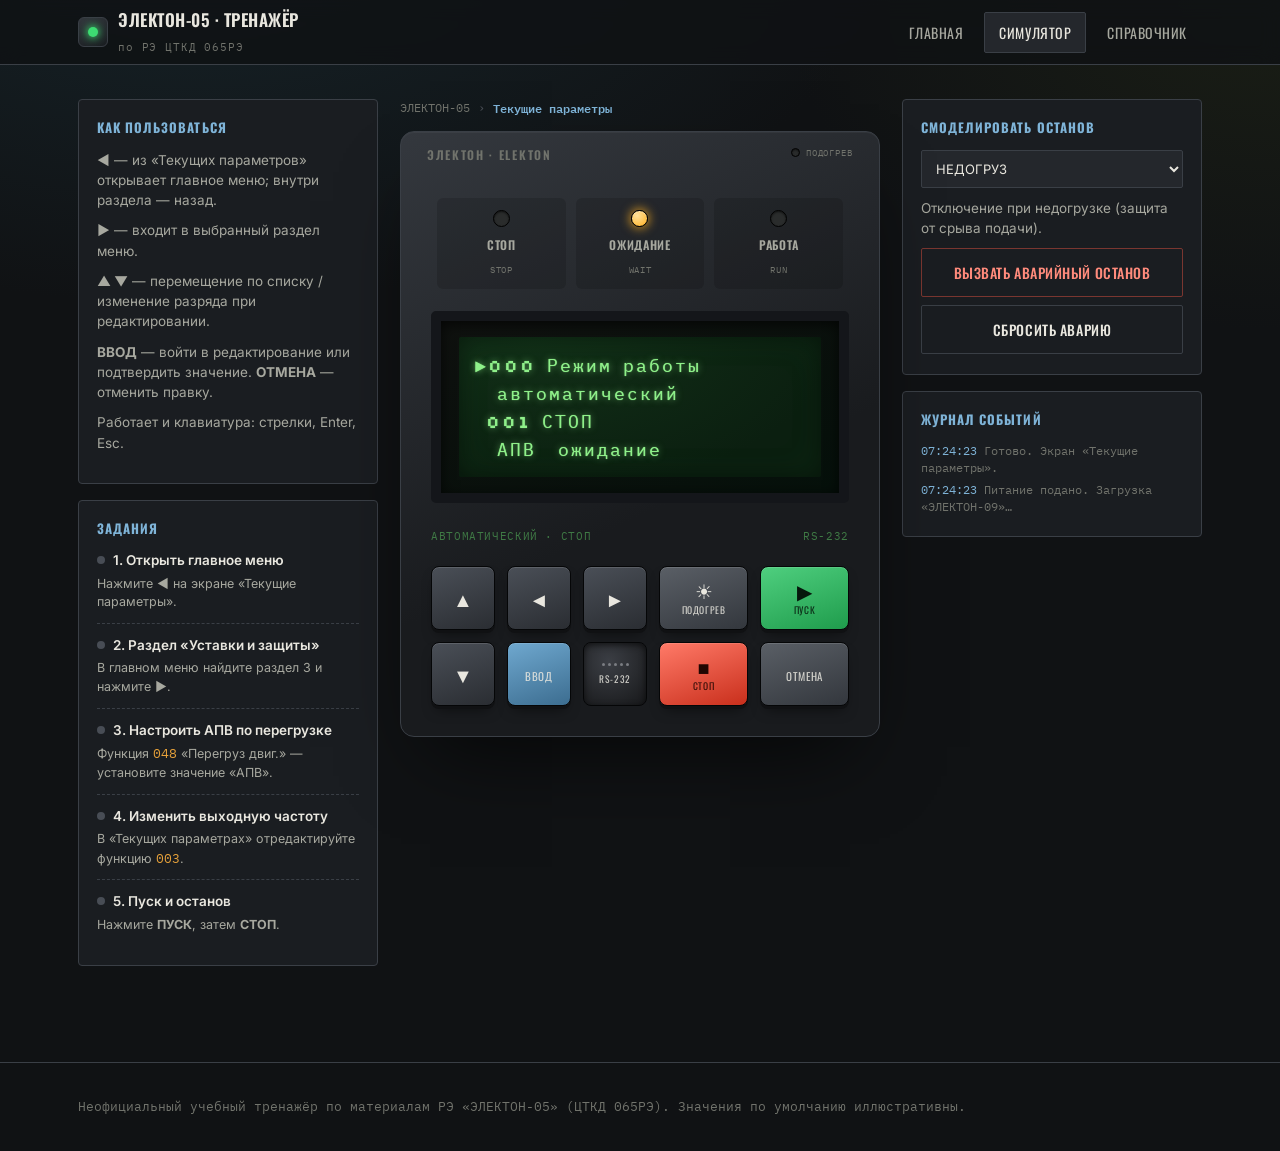
==== simulator.html @ 7dd55773 "Add files via upload" ====
<!doctype html>
<html lang="ru">
<head>
<meta charset="utf-8">
<meta name="viewport" content="width=device-width, initial-scale=1">
<title>Симулятор панели — Электон-05</title>
<link rel="stylesheet" href="styles.css">
<link rel="stylesheet" href="sim.css">
</head>
<body>

<nav class="topnav">
  <div class="container row">
    <a class="brand" href="index.html">
      <span class="brand-mark"></span>
      <span>
        <span class="brand-name">Электон-05 · Тренажёр</span><br>
        <span class="brand-tag">по РЭ ЦТКД 065РЭ</span>
      </span>
    </a>
    <div class="navlinks">
      <a href="index.html">Главная</a>
      <a href="simulator.html" class="active">Симулятор</a>
      <a href="reference.html">Справочник</a>
    </div>
  </div>
</nav>

<div class="container">
  <div class="trainer-wrap">

    <!-- LEFT: tasks -->
    <div>
      <div class="side-card">
        <h4>Как пользоваться</h4>
        <p><b>◄</b> — из «Текущих параметров» открывает главное меню; внутри раздела — назад.</p>
        <p><b>►</b> — входит в выбранный раздел меню.</p>
        <p><b>▲ ▼</b> — перемещение по списку / изменение разряда при редактировании.</p>
        <p><b>ВВОД</b> — войти в редактирование или подтвердить значение. <b>ОТМЕНА</b> — отменить правку.</p>
        <p>Работает и клавиатура: стрелки, Enter, Esc.</p>
      </div>

      <div class="side-card">
        <h4>Задания</h4>
        <div class="task" id="task-t1">
          <div class="task-title"><span class="task-dot" id="dot-t1"></span>1. Открыть главное меню</div>
          <div class="task-desc">Нажмите <b>◄</b> на экране «Текущие параметры».</div>
        </div>
        <div class="task" id="task-t2">
          <div class="task-title"><span class="task-dot"></span>2. Раздел «Уставки и защиты»</div>
          <div class="task-desc">В главном меню найдите раздел 3 и нажмите <b>►</b>.</div>
        </div>
        <div class="task" id="task-t3">
          <div class="task-title"><span class="task-dot"></span>3. Настроить АПВ по перегрузке</div>
          <div class="task-desc">Функция <span class="help-code">048</span> «Перегруз двиг.» — установите значение «АПВ».</div>
        </div>
        <div class="task" id="task-t4">
          <div class="task-title"><span class="task-dot"></span>4. Изменить выходную частоту</div>
          <div class="task-desc">В «Текущих параметрах» отредактируйте функцию <span class="help-code">003</span>.</div>
        </div>
        <div class="task" id="task-t5">
          <div class="task-title"><span class="task-dot"></span>5. Пуск и останов</div>
          <div class="task-desc">Нажмите <b>ПУСК</b>, затем <b>СТОП</b>.</div>
        </div>
      </div>
    </div>

    <!-- CENTER: panel -->
    <div>
      <div class="crumb" id="crumb"></div>

      <div class="unit">
        <div class="heat-indicator"><div class="led" id="heat-led"></div>ПОДОГРЕВ</div>
        <div class="unit-inner">
          <div class="led-strip">
            <div class="led-cell"><div class="led" id="led-stop"></div><div class="cap">СТОП</div><div class="sub">STOP</div></div>
            <div class="led-cell"><div class="led" id="led-wait"></div><div class="cap">Ожидание</div><div class="sub">WAIT</div></div>
            <div class="led-cell"><div class="led" id="led-run"></div><div class="cap">Работа</div><div class="sub">RUN</div></div>
          </div>

          <div class="lcd-frame">
            <div class="lcd-screen" id="lcd-screen"></div>
          </div>
          <div class="status-strip"><span id="status-strip"></span><span>RS-232</span></div>

          <div class="keypad" style="margin-top:22px;">
            <div class="key" id="k-up"><span class="arrow">▲</span></div>
            <div class="key" id="k-left"><span class="arrow">◄</span></div>
            <div class="key" id="k-right"><span class="arrow">►</span></div>
            <div class="key key-heat" id="k-heat"><span class="arrow">☀</span><span class="lbl">Подогрев</span></div>
            <div class="key key-start" id="k-start"><span class="arrow">▶</span><span class="lbl">Пуск</span></div>

            <div class="key" id="k-down"><span class="arrow">▼</span></div>
            <div class="key key-enter" id="k-enter"><span class="lbl" style="font-size:11px;">ВВОД</span></div>
            <div class="key key-port"><div class="dots"><i></i><i></i><i></i><i></i><i></i></div><div class="lbl">RS-232</div></div>
            <div class="key key-stop" id="k-stop"><span class="arrow">■</span><span class="lbl">Стоп</span></div>
            <div class="key key-esc" id="k-esc"><span class="lbl" style="font-size:11px;">ОТМЕНА</span></div>
          </div>
        </div>
      </div>
    </div>

    <!-- RIGHT: faults + log -->
    <div>
      <div class="side-card">
        <h4>Смоделировать останов</h4>
        <select id="fault-select" class="fault-select"></select>
        <p id="fault-desc" style="min-height:36px;"></p>
        <button class="btn btn-danger btn-block" id="btn-fault">Вызвать аварийный останов</button>
        <button class="btn btn-ghost btn-block" id="btn-clear-fault" style="margin-top:8px;">Сбросить аварию</button>
      </div>

      <div class="side-card">
        <h4>Журнал событий</h4>
        <div class="log" id="log"></div>
      </div>
    </div>

  </div>
</div>

<div class="toast" id="toast"></div>

<footer>
  <div class="container">
    Неофициальный учебный тренажёр по материалам РЭ «ЭЛЕКТОН-05» (ЦТКД 065РЭ). Значения по умолчанию иллюстративны.
  </div>
</footer>

<script src="data.js"></script>
<script src="simulator.js"></script>
</body>
</html>
---- styles.css ----
@import url('https://fonts.googleapis.com/css2?family=Oswald:wght@400;500;600;700&family=Inter:wght@400;500;600&family=Silkscreen:wght@400;700&family=IBM+Plex+Mono:wght@400;500;600&display=swap');

:root{
  --steel-900:#101214;
  --steel-800:#1a1d21;
  --steel-700:#24272c;
  --steel-600:#33373d;
  --steel-500:#484d55;
  --steel-line:#3a3f46;
  --ink:#e9e7df;
  --ink-dim:#a7a89f;
  --ink-faint:#71736c;
  --accent:#5b90b3;
  --accent-bright:#7fb4d8;
  --amber:#e8a23a;
  --led-red:#ff4433;
  --led-amber:#ffb020;
  --led-green:#3ddc72;
  --lcd-bg:#0b1f10;
  --lcd-fg:#8ff08a;
  --lcd-fg-dim:#3f7a45;
  --paper:#efece3;
  --radius:3px;
}

*{box-sizing:border-box;}
html{scroll-behavior:smooth;}
body{
  margin:0;
  background:
    radial-gradient(1200px 700px at 15% -10%, #17252b 0%, transparent 60%),
    radial-gradient(900px 600px at 100% 0%, #1a1e15 0%, transparent 55%),
    var(--steel-900);
  color:var(--ink);
  font-family:'Inter', system-ui, sans-serif;
  line-height:1.5;
  -webkit-font-smoothing:antialiased;
}

::selection{background:var(--accent);color:#0a0c0d;}

a{color:inherit;}
button{font-family:inherit;}

.container{
  max-width:1180px;
  margin:0 auto;
  padding:0 28px;
}

/* ---------- top nav ---------- */
.topnav{
  position:sticky; top:0; z-index:50;
  background:rgba(16,18,20,.86);
  backdrop-filter:blur(10px);
  border-bottom:1px solid var(--steel-line);
}
.topnav .row{
  display:flex; align-items:center; justify-content:space-between;
  height:64px;
}
.brand{
  display:flex; align-items:center; gap:10px;
  text-decoration:none;
}
.brand-mark{
  width:30px;height:30px;border-radius:6px;
  background:linear-gradient(155deg,var(--steel-600),var(--steel-800));
  border:1px solid var(--steel-line);
  display:flex;align-items:center;justify-content:center;
  position:relative;
}
.brand-mark::after{
  content:"";
  width:10px;height:10px;border-radius:50%;
  background:var(--led-green);
  box-shadow:0 0 8px 1px var(--led-green);
}
.brand-name{
  font-family:'Oswald',sans-serif; font-weight:600;
  letter-spacing:.03em; font-size:17px; text-transform:uppercase;
}
.brand-tag{
  font-family:'IBM Plex Mono',monospace;
  font-size:10.5px; color:var(--ink-faint);
  letter-spacing:.08em;
}
.navlinks{display:flex; gap:6px; align-items:center;}
.navlinks a{
  font-family:'Oswald',sans-serif;
  font-size:14px; letter-spacing:.04em; text-transform:uppercase;
  text-decoration:none; color:var(--ink-dim);
  padding:9px 14px; border-radius:2px;
  border:1px solid transparent;
  transition:color .15s, border-color .15s, background .15s;
}
.navlinks a:hover{color:var(--ink); border-color:var(--steel-line);}
.navlinks a.active{color:var(--ink); background:var(--steel-700); border-color:var(--steel-line);}

/* ---------- buttons ---------- */
.btn{
  display:inline-flex; align-items:center; gap:8px;
  font-family:'Oswald',sans-serif; text-transform:uppercase; letter-spacing:.04em;
  font-size:14px; font-weight:500;
  padding:13px 22px; border-radius:2px;
  text-decoration:none; cursor:pointer;
  border:1px solid var(--steel-line);
  transition:transform .12s, border-color .15s, background .15s;
}
.btn:active{transform:translateY(1px);}
.btn-primary{ background:var(--accent); color:#08121a; border-color:var(--accent); font-weight:600; }
.btn-primary:hover{ background:var(--accent-bright); }
.btn-ghost{ background:transparent; color:var(--ink); }
.btn-ghost:hover{ border-color:var(--accent); color:var(--accent-bright); }

/* ---------- hero ---------- */
.hero{
  padding:76px 0 60px;
  border-bottom:1px solid var(--steel-line);
}
.hero-grid{
  display:grid; grid-template-columns:1.05fr .95fr; gap:56px; align-items:center;
}
.eyebrow{
  font-family:'IBM Plex Mono',monospace; font-size:12px; letter-spacing:.12em;
  color:var(--amber); text-transform:uppercase; margin:0 0 18px;
}
.hero h1{
  font-family:'Oswald',sans-serif; font-weight:600;
  font-size:52px; line-height:1.06; letter-spacing:-.01em;
  margin:0 0 20px;
}
.hero h1 em{
  font-style:normal; color:var(--accent-bright);
}
.hero p.lead{
  font-size:17px; color:var(--ink-dim); max-width:52ch; margin:0 0 32px;
}
.hero-ctas{display:flex; gap:14px; margin-bottom:34px;}
.hero-meta{
  display:flex; gap:28px; font-family:'IBM Plex Mono',monospace; font-size:12px; color:var(--ink-faint);
}
.hero-meta b{color:var(--ink-dim); font-weight:600;}

/* ---------- mini panel preview (hero signature) ---------- */
.panel-shell{
  background:linear-gradient(160deg,#2b2e33,#191b1e);
  border:1px solid var(--steel-line);
  border-radius:10px;
  padding:22px;
  box-shadow:0 30px 60px -20px rgba(0,0,0,.6), inset 0 1px 0 rgba(255,255,255,.03);
}
.panel-topline{
  display:flex; justify-content:space-between; align-items:center;
  font-family:'Oswald',sans-serif; font-size:11px; letter-spacing:.1em; color:var(--ink-faint);
  text-transform:uppercase; margin-bottom:14px; padding:0 2px;
}
.led-row{display:flex; gap:22px; padding:6px 6px 16px;}
.led-unit{display:flex; flex-direction:column; align-items:center; gap:7px; flex:1;}
.led{
  width:15px;height:15px;border-radius:50%;
  background:#2a2c2c; border:1px solid #000;
  box-shadow:inset 0 1px 2px rgba(0,0,0,.6);
}
.led.on-red{background:radial-gradient(circle at 35% 30%, #ff8a7a, var(--led-red)); box-shadow:0 0 10px 2px rgba(255,68,51,.65), inset 0 1px 1px rgba(255,255,255,.4);}
.led.on-amber{background:radial-gradient(circle at 35% 30%, #ffe19b, var(--led-amber)); box-shadow:0 0 10px 2px rgba(255,176,32,.65), inset 0 1px 1px rgba(255,255,255,.4);}
.led.on-green{background:radial-gradient(circle at 35% 30%, #a4ffc3, var(--led-green)); box-shadow:0 0 10px 2px rgba(61,220,114,.65), inset 0 1px 1px rgba(255,255,255,.4);}
.led-label{font-family:'Oswald',sans-serif; font-size:10px; letter-spacing:.06em; color:var(--ink-faint); text-transform:uppercase;}
.led-label small{display:block; font-size:8.5px; color:var(--ink-faint); opacity:.7;}

.lcd{
  background:var(--lcd-bg);
  border:1px solid #05130a;
  border-radius:3px;
  padding:14px 16px;
  box-shadow:inset 0 2px 10px rgba(0,0,0,.6), inset 0 0 26px rgba(90,255,120,.05);
}
.lcd-row{
  font-family:'Silkscreen', 'IBM Plex Mono', monospace;
  font-size:15px; letter-spacing:1px;
  color:var(--lcd-fg);
  text-shadow:0 0 6px rgba(143,240,138,.55);
  white-space:pre;
  min-height:20px;
  line-height:1.65;
}
.lcd-row .dim{color:var(--lcd-fg-dim);}

/* ---------- sections ---------- */
.section{padding:74px 0;}
.section + .section{border-top:1px solid var(--steel-line);}
.section-head{max-width:60ch; margin-bottom:40px;}
.section-eyebrow{
  font-family:'IBM Plex Mono',monospace; font-size:12px; letter-spacing:.1em;
  color:var(--accent-bright); text-transform:uppercase; margin:0 0 10px;
}
.section h2{
  font-family:'Oswald',sans-serif; font-size:32px; font-weight:600; margin:0 0 12px;
}
.section p.desc{color:var(--ink-dim); font-size:15.5px;}

.grid-3{display:grid; grid-template-columns:repeat(3,1fr); gap:18px;}
.grid-2{display:grid; grid-template-columns:repeat(2,1fr); gap:18px;}

.card{
  background:var(--steel-800);
  border:1px solid var(--steel-line);
  border-radius:4px;
  padding:24px;
}
.card .num{
  font-family:'IBM Plex Mono',monospace; font-size:12px; color:var(--ink-faint);
  margin-bottom:12px;
}
.card h3{
  font-family:'Oswald',sans-serif; font-size:18px; font-weight:600; margin:0 0 8px;
}
.card p{color:var(--ink-dim); font-size:14px; margin:0;}

/* menu-structure list */
.menu-list{border:1px solid var(--steel-line); border-radius:4px; overflow:hidden;}
.menu-row{
  display:grid; grid-template-columns:44px 1.4fr 90px 2fr;
  gap:16px; align-items:start;
  padding:16px 20px;
  border-bottom:1px solid var(--steel-line);
  background:var(--steel-800);
}
.menu-row:last-child{border-bottom:none;}
.menu-row:nth-child(even){background:#1e2125;}
.menu-idx{font-family:'Oswald',sans-serif; color:var(--accent-bright); font-weight:600;}
.menu-name{font-weight:600;}
.menu-range{font-family:'IBM Plex Mono',monospace; font-size:12px; color:var(--ink-faint);}
.menu-desc{color:var(--ink-dim); font-size:13.5px;}

footer{
  border-top:1px solid var(--steel-line);
  padding:34px 0; color:var(--ink-faint); font-size:13px;
  font-family:'IBM Plex Mono',monospace;
}
footer a{color:var(--ink-dim); text-decoration:underline; text-underline-offset:3px;}

@media (max-width: 920px){
  .hero-grid{grid-template-columns:1fr;}
  .hero h1{font-size:38px;}
  .grid-3{grid-template-columns:1fr;}
  .grid-2{grid-template-columns:1fr;}
  .menu-row{grid-template-columns:1fr; gap:6px;}
}
---- sim.css ----
.trainer-wrap{
  display:grid;
  grid-template-columns:300px 1fr 300px;
  gap:22px;
  align-items:start;
  padding:34px 0 80px;
}
@media (max-width:1080px){
  .trainer-wrap{grid-template-columns:1fr; }
}

/* ---- side columns ---- */
.side-card{
  background:var(--steel-800);
  border:1px solid var(--steel-line);
  border-radius:4px;
  padding:18px 18px 20px;
  margin-bottom:16px;
}
.side-card h4{
  font-family:'Oswald',sans-serif; font-size:13px; letter-spacing:.08em;
  text-transform:uppercase; color:var(--accent-bright); margin:0 0 12px;
}
.side-card p{font-size:13.5px; color:var(--ink-dim); margin:0 0 10px;}
.help-code{font-family:'IBM Plex Mono',monospace; color:var(--amber); font-size:12.5px;}

.task{
  border-top:1px dashed var(--steel-line);
  padding:11px 0;
  font-size:13.5px;
}
.task:first-of-type{border-top:none; padding-top:0;}
.task-title{display:flex; align-items:center; gap:8px; font-weight:600; margin-bottom:4px;}
.task-dot{
  width:8px;height:8px;border-radius:50%;background:var(--steel-500); flex:none;
}
.task.done .task-dot{background:var(--led-green); box-shadow:0 0 6px 1px rgba(61,220,114,.6);}
.task.done .task-title{color:var(--led-green);}
.task-desc{color:var(--ink-dim); font-size:12.5px; line-height:1.5;}

.log{
  font-family:'IBM Plex Mono',monospace; font-size:11.5px; color:var(--ink-faint);
  max-height:220px; overflow-y:auto; display:flex; flex-direction:column-reverse; gap:5px;
}
.log div span{color:var(--accent-bright);}

select.fault-select, .side-card select{
  width:100%; background:var(--steel-700); color:var(--ink);
  border:1px solid var(--steel-line); border-radius:2px; padding:9px 10px;
  font-family:'Inter',sans-serif; font-size:13px; margin-bottom:10px;
}
.btn-block{width:100%; justify-content:center;}
.btn-danger{background:transparent; border-color:#7a3630; color:#ff8b7c;}
.btn-danger:hover{background:rgba(255,68,51,.1); border-color:var(--led-red);}

/* ---- breadcrumb ---- */
.crumb{
  font-family:'IBM Plex Mono',monospace; font-size:12px; color:var(--ink-faint);
  margin-bottom:14px; display:flex; gap:8px; align-items:center; flex-wrap:wrap;
}
.crumb b{color:var(--accent-bright); font-weight:600;}
.crumb .sep{color:var(--steel-500);}

/* ---- physical unit ---- */
.unit{
  background:
    linear-gradient(155deg,#34383e,#191b1e 60%);
  border:1px solid var(--steel-line);
  border-radius:14px;
  padding:26px 26px 30px;
  box-shadow:0 40px 80px -30px rgba(0,0,0,.7), inset 0 1px 0 rgba(255,255,255,.04);
  position:relative;
}
.unit::before{
  content:"ЭЛЕКТОН · ELEKTON";
  position:absolute; top:14px; left:26px;
  font-family:'Oswald',sans-serif; font-weight:600; font-size:12px; letter-spacing:.14em;
  color:var(--ink-faint);
}
.unit-inner{margin-top:34px;}

.led-strip{
  display:grid; grid-template-columns:repeat(3,1fr);
  gap:10px; padding:6px 10px 22px;
}
.led-cell{
  display:flex; flex-direction:column; align-items:center; gap:9px;
  padding:12px 6px; border-radius:6px;
  background:rgba(0,0,0,.15);
}
.led-cell .led{width:17px;height:17px;}
.led-cell .cap{font-family:'Oswald',sans-serif; font-size:12px; font-weight:600; letter-spacing:.06em; color:var(--ink-dim); text-transform:uppercase;}
.led-cell .sub{font-family:'IBM Plex Mono',monospace; font-size:9px; color:var(--ink-faint); letter-spacing:.08em;}

.lcd-frame{
  background:linear-gradient(160deg,#0f110f,#05100a);
  border:10px solid #14161a;
  border-radius:5px;
  padding:16px 18px;
  box-shadow:inset 0 3px 14px rgba(0,0,0,.7);
  margin:0 4px 26px;
}
.lcd-screen{
  background:radial-gradient(120% 160% at 20% 0%, #123018, var(--lcd-bg) 70%);
  border-radius:2px;
  padding:14px 16px;
  box-shadow:inset 0 0 24px rgba(0,0,0,.5), inset 0 0 40px rgba(80,255,110,.05);
}
.lcd-screen .lrow{
  font-family:'Silkscreen','IBM Plex Mono',monospace;
  font-size:18px;
  letter-spacing:2px;
  color:var(--lcd-fg);
  text-shadow:0 0 7px rgba(143,240,138,.6), 0 0 1px rgba(143,240,138,.9);
  white-space:pre;
  height:28px;
  line-height:28px;
}
.lcd-screen .lrow .cursor{color:var(--amber); text-shadow:0 0 8px rgba(232,162,58,.8);}
.lcd-screen .lrow .blink{animation:lcdblink 1s steps(1) infinite;}
@keyframes lcdblink{50%{opacity:.15;}}

.status-strip{
  display:flex; justify-content:space-between; align-items:center;
  font-family:'IBM Plex Mono',monospace; font-size:10.5px; color:var(--lcd-fg-dim);
  padding:0 4px; margin-top:8px; letter-spacing:.06em;
}

/* ---- keypad ---- */
.keypad{
  display:grid;
  grid-template-columns:64px 64px 64px 1fr 1fr;
  grid-template-rows:64px 64px;
  gap:12px;
  padding:0 4px;
}
.key{
  border-radius:8px;
  border:1px solid #050607;
  background:linear-gradient(160deg,#4a4f57,#2a2d32);
  color:var(--ink);
  display:flex; flex-direction:column; align-items:center; justify-content:center;
  cursor:pointer; user-select:none;
  box-shadow:0 3px 0 #101113, 0 8px 14px -6px rgba(0,0,0,.6), inset 0 1px 0 rgba(255,255,255,.12);
  transition:transform .06s, box-shadow .06s;
  font-family:'Oswald',sans-serif;
}
.key:active, .key.pressed{
  transform:translateY(3px);
  box-shadow:0 0 0 #101113, inset 0 2px 6px rgba(0,0,0,.5);
}
.key .arrow{font-size:20px; line-height:1;}
.key .lbl{font-size:9.5px; letter-spacing:.06em; margin-top:3px; text-transform:uppercase; opacity:.85;}
.key.wide{grid-column:span 1;}
.key-start{background:linear-gradient(160deg,#4fcf7f,#1f9c4c); color:#06170c;}
.key-stop{background:linear-gradient(160deg,#ff7a68,#c92f1c); color:#210602;}
.key-enter{background:linear-gradient(160deg,#6fa8cf,#3c6d90);}
.key-heat{background:linear-gradient(160deg,#5a5f66,#33373d);}
.key-esc{background:linear-gradient(160deg,#5a5f66,#33373d);}
.key-port{
  background:radial-gradient(circle at 40% 30%, #3b3e44, #17181a);
  cursor:default; box-shadow:inset 0 2px 6px rgba(0,0,0,.6);
}
.key-port .dots{
  display:grid; grid-template-columns:repeat(5,3px); gap:3px;
}
.key-port .dots i{width:3px;height:3px;border-radius:50%;background:#7a7d82;}
.key-port .lbl{margin-top:6px;}

.heat-indicator{
  position:absolute; right:26px; top:14px;
  display:flex; align-items:center; gap:6px;
  font-family:'IBM Plex Mono',monospace; font-size:9px; letter-spacing:.1em; color:var(--ink-faint);
}
.heat-indicator .led{width:9px;height:9px;}

/* toast */
.toast{
  position:fixed; left:50%; bottom:28px; transform:translateX(-50%) translateY(20px);
  background:var(--steel-700); border:1px solid var(--accent); color:var(--ink);
  padding:11px 18px; border-radius:4px; font-size:13px;
  font-family:'IBM Plex Mono',monospace;
  opacity:0; pointer-events:none; transition:opacity .2s, transform .2s;
  z-index:100; max-width:80vw; text-align:center;
}
.toast.show{opacity:1; transform:translateX(-50%) translateY(0);}
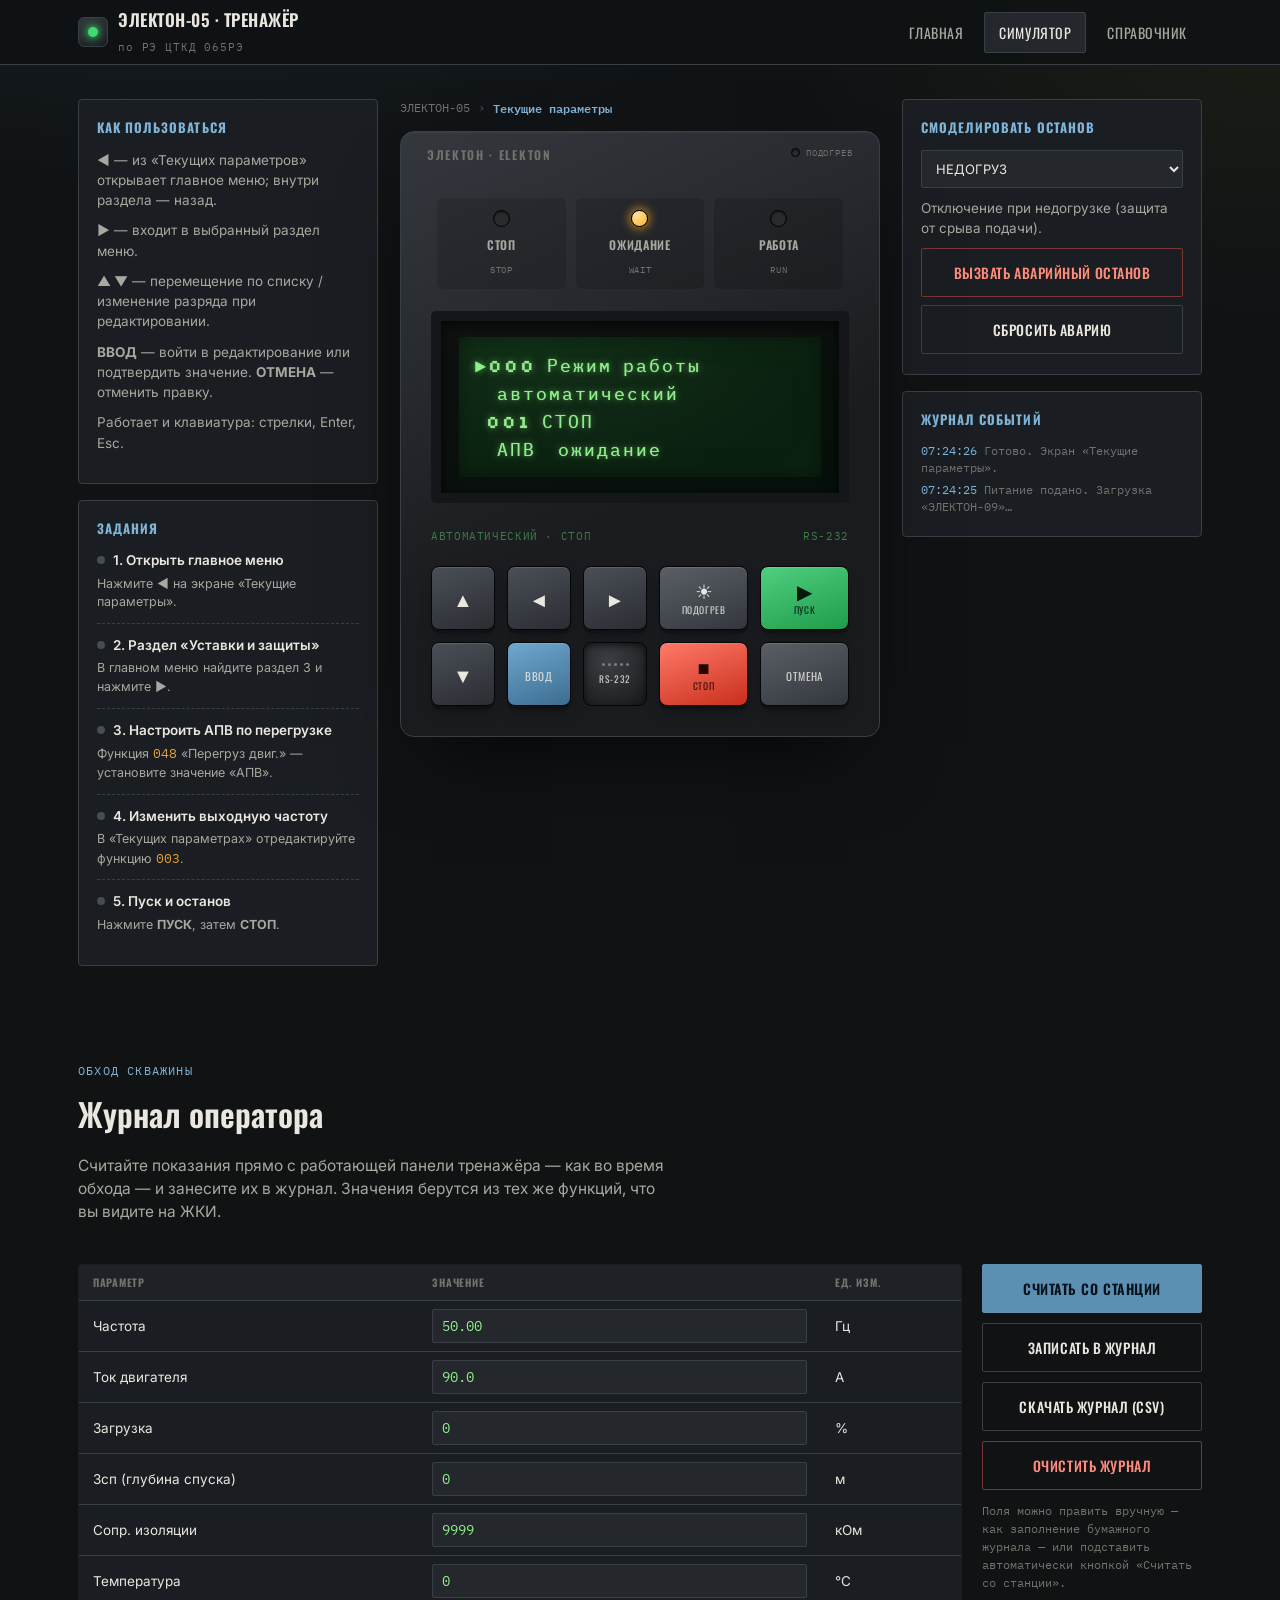
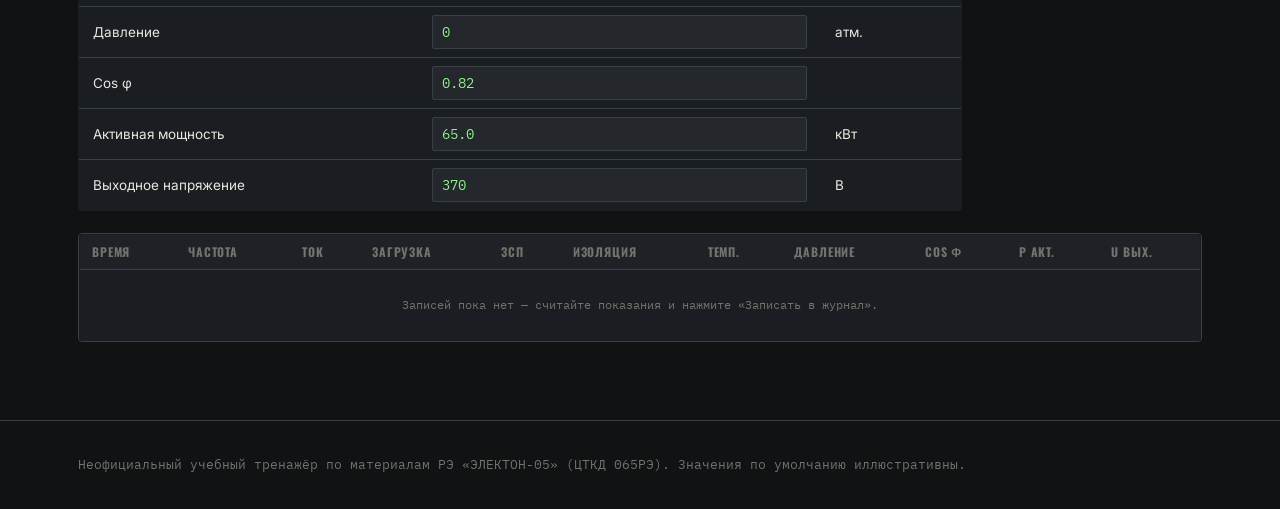
==== commit ae78c990: "Add files via upload" ====
--- a/simulator.html
+++ b/simulator.html
@@ -119,6 +119,46 @@
   </div>
 </div>
 
+<section class="section journal-section">
+  <div class="container">
+    <div class="section-head">
+      <p class="section-eyebrow">Обход скважины</p>
+      <h2>Журнал оператора</h2>
+      <p class="desc">Считайте показания прямо с работающей панели тренажёра — как во время обхода —
+      и занесите их в журнал. Значения берутся из тех же функций, что вы видите на ЖКИ.</p>
+    </div>
+
+    <div class="journal-grid">
+      <table class="journal-table">
+        <thead><tr><th>Параметр</th><th>Значение</th><th>Ед. изм.</th></tr></thead>
+        <tbody id="journal-fields-body"></tbody>
+      </table>
+
+      <div class="journal-actions">
+        <button class="btn btn-primary btn-block" id="btn-journal-read">Считать со станции</button>
+        <button class="btn btn-ghost btn-block" id="btn-journal-add">Записать в журнал</button>
+        <button class="btn btn-ghost btn-block" id="btn-journal-csv">Скачать журнал (CSV)</button>
+        <button class="btn btn-danger btn-block" id="btn-journal-clear">Очистить журнал</button>
+        <p class="journal-hint">Поля можно править вручную — как заполнение бумажного журнала —
+        или подставить автоматически кнопкой «Считать со станции».</p>
+      </div>
+    </div>
+
+    <div class="journal-history-wrap">
+      <table class="journal-table">
+        <thead>
+          <tr>
+            <th>Время</th>
+            <th>Частота</th><th>Ток</th><th>Загрузка</th><th>Зсп</th><th>Изоляция</th>
+            <th>Темп.</th><th>Давление</th><th>Cos φ</th><th>Р акт.</th><th>U вых.</th>
+          </tr>
+        </thead>
+        <tbody id="journal-history-body"></tbody>
+      </table>
+    </div>
+  </div>
+</section>
+
 <div class="toast" id="toast"></div>
 
 <footer>
@@ -129,5 +169,6 @@
 
 <script src="data.js"></script>
 <script src="simulator.js"></script>
+<script src="journal.js"></script>
 </body>
 </html>
--- a/sim.css
+++ b/sim.css
@@ -174,6 +174,45 @@
 }
 .heat-indicator .led{width:9px;height:9px;}
 
+/* ---- журнал оператора ---- */
+.journal-section{padding:0 0 78px;}
+.journal-grid{
+  display:grid; grid-template-columns:1fr 220px; gap:20px; align-items:start;
+}
+@media (max-width:820px){ .journal-grid{grid-template-columns:1fr;} }
+
+.journal-table{
+  width:100%; border-collapse:collapse;
+  background:var(--steel-800); border:1px solid var(--steel-line); border-radius:4px; overflow:hidden;
+}
+.journal-table th{
+  text-align:left; font-family:'Oswald',sans-serif; text-transform:uppercase;
+  font-size:10.5px; letter-spacing:.07em; color:var(--ink-faint);
+  padding:10px 14px; border-bottom:1px solid var(--steel-line); background:#1e2125;
+}
+.journal-table td{padding:8px 14px; border-bottom:1px solid var(--steel-line); font-size:13.5px;}
+.journal-table tbody tr:last-child td{border-bottom:none;}
+.journal-table input[type=text]{
+  width:100%; background:var(--steel-700); border:1px solid var(--steel-line); color:var(--lcd-fg);
+  font-family:'IBM Plex Mono',monospace; font-size:13.5px; padding:7px 9px; border-radius:2px;
+}
+.journal-table input[type=text]:focus{outline:none; border-color:var(--accent);}
+.journal-table input[type=text]::placeholder{color:var(--ink-faint);}
+
+.journal-actions{display:flex; flex-direction:column; gap:10px;}
+.journal-actions .btn{transition:transform .1s, border-color .15s, background .15s;}
+.journal-hint{font-size:12px; color:var(--ink-faint); font-family:'IBM Plex Mono',monospace; line-height:1.5; margin-top:2px;}
+
+.journal-history-wrap{
+  margin-top:22px; overflow-x:auto; border:1px solid var(--steel-line); border-radius:4px;
+}
+.journal-history-wrap table{min-width:1040px;}
+.journal-history-wrap th, .journal-history-wrap td{white-space:nowrap; font-size:12px; padding:8px 12px;}
+.journal-empty-row td{
+  color:var(--ink-faint); font-family:'IBM Plex Mono',monospace; text-align:center; padding:26px !important;
+  white-space:normal !important;
+}
+
 /* toast */
 .toast{
   position:fixed; left:50%; bottom:28px; transform:translateX(-50%) translateY(20px);
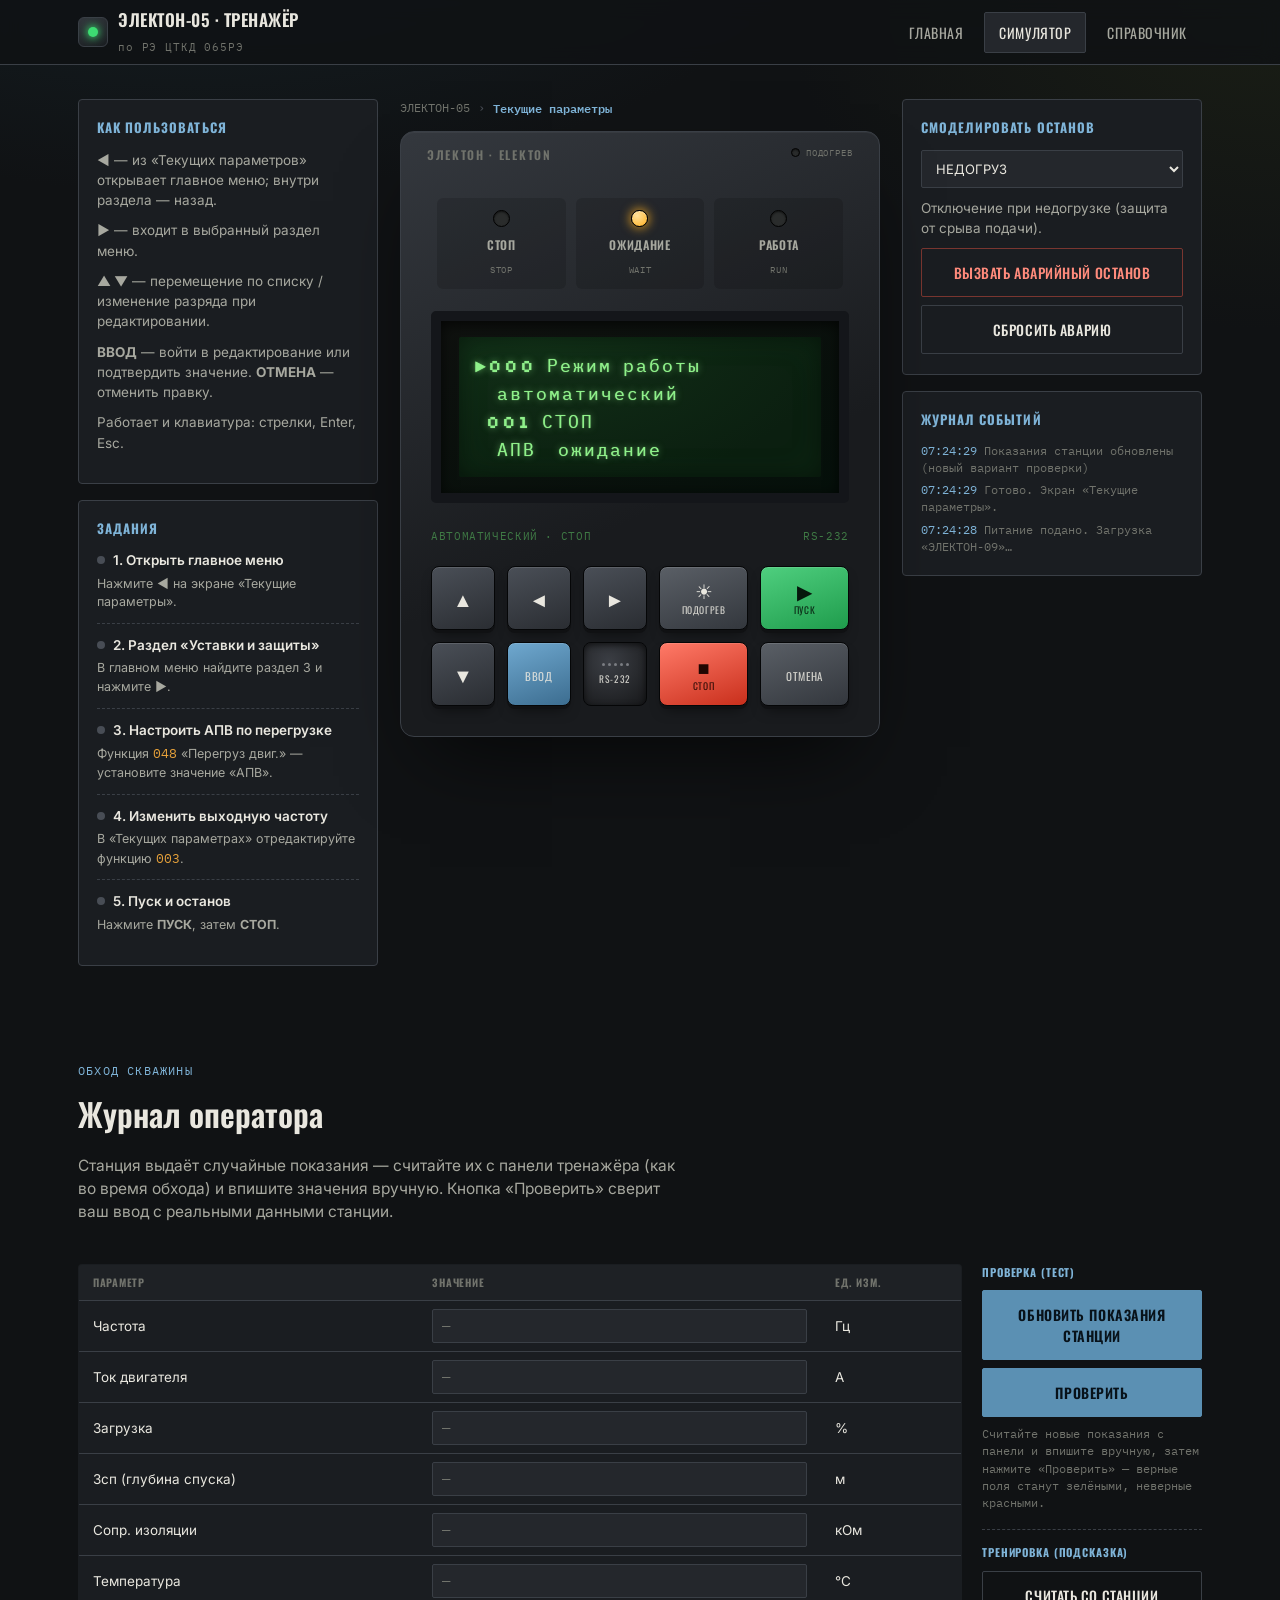
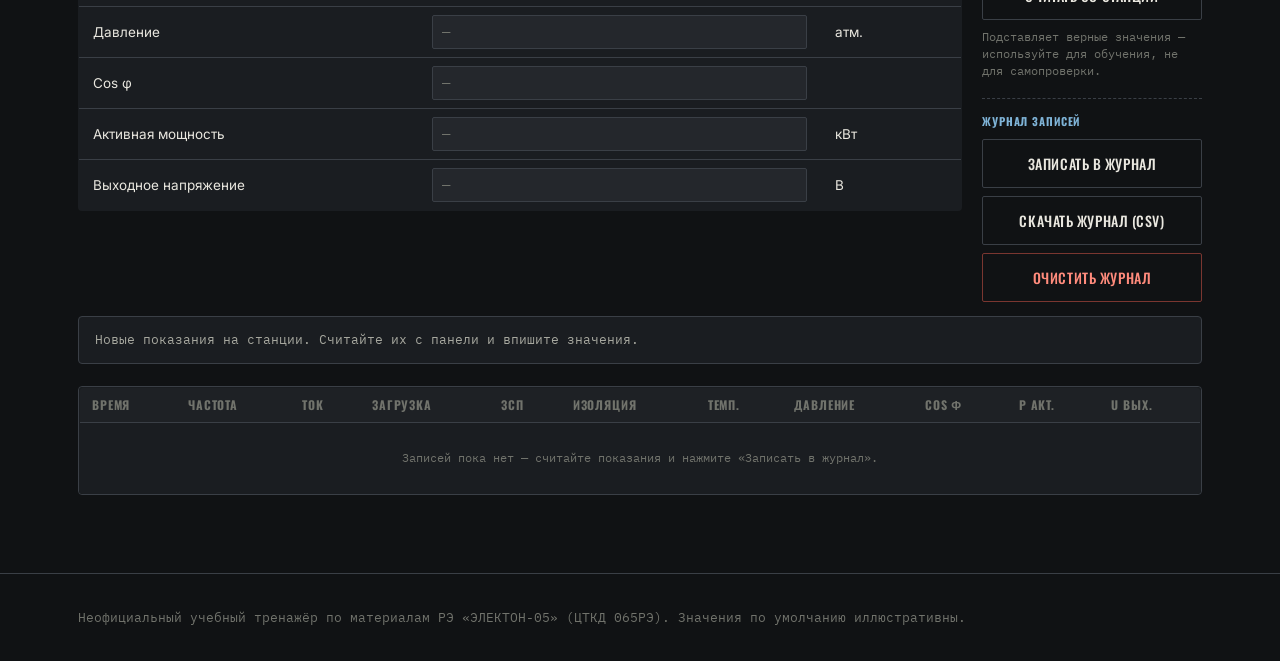
==== commit 93842ed0: "Add files via upload" ====
--- a/simulator.html
+++ b/simulator.html
@@ -124,8 +124,8 @@
     <div class="section-head">
       <p class="section-eyebrow">Обход скважины</p>
       <h2>Журнал оператора</h2>
-      <p class="desc">Считайте показания прямо с работающей панели тренажёра — как во время обхода —
-      и занесите их в журнал. Значения берутся из тех же функций, что вы видите на ЖКИ.</p>
+      <p class="desc">Станция выдаёт случайные показания — считайте их с панели тренажёра (как во время
+      обхода) и впишите значения вручную. Кнопка «Проверить» сверит ваш ввод с реальными данными станции.</p>
     </div>
 
     <div class="journal-grid">
@@ -135,14 +135,30 @@
       </table>
 
       <div class="journal-actions">
-        <button class="btn btn-primary btn-block" id="btn-journal-read">Считать со станции</button>
-        <button class="btn btn-ghost btn-block" id="btn-journal-add">Записать в журнал</button>
-        <button class="btn btn-ghost btn-block" id="btn-journal-csv">Скачать журнал (CSV)</button>
-        <button class="btn btn-danger btn-block" id="btn-journal-clear">Очистить журнал</button>
-        <p class="journal-hint">Поля можно править вручную — как заполнение бумажного журнала —
-        или подставить автоматически кнопкой «Считать со станции».</p>
+        <div class="journal-actions-group">
+          <h5>Проверка (тест)</h5>
+          <button class="btn btn-primary btn-block" id="btn-randomize">Обновить показания станции</button>
+          <button class="btn btn-primary btn-block" id="btn-journal-check">Проверить</button>
+          <p class="journal-hint">Считайте новые показания с панели и впишите вручную, затем нажмите «Проверить» —
+          верные поля станут зелёными, неверные красными.</p>
+        </div>
+
+        <div class="journal-actions-group">
+          <h5>Тренировка (подсказка)</h5>
+          <button class="btn btn-ghost btn-block" id="btn-journal-read">Считать со станции</button>
+          <p class="journal-hint">Подставляет верные значения — используйте для обучения, не для самопроверки.</p>
+        </div>
+
+        <div class="journal-actions-group">
+          <h5>Журнал записей</h5>
+          <button class="btn btn-ghost btn-block" id="btn-journal-add">Записать в журнал</button>
+          <button class="btn btn-ghost btn-block" id="btn-journal-csv">Скачать журнал (CSV)</button>
+          <button class="btn btn-danger btn-block" id="btn-journal-clear">Очистить журнал</button>
+        </div>
       </div>
     </div>
+
+    <div class="journal-score" id="journal-score"></div>
 
     <div class="journal-history-wrap">
       <table class="journal-table">
--- a/sim.css
+++ b/sim.css
@@ -198,10 +198,35 @@
 }
 .journal-table input[type=text]:focus{outline:none; border-color:var(--accent);}
 .journal-table input[type=text]::placeholder{color:var(--ink-faint);}
-
-.journal-actions{display:flex; flex-direction:column; gap:10px;}
+.journal-table input[type=text].jf-correct{
+  border-color:var(--led-green); background:rgba(61,220,114,.12); color:var(--led-green);
+}
+.journal-table input[type=text].jf-wrong{
+  border-color:var(--led-red); background:rgba(255,68,51,.12); color:var(--led-red);
+}
+
+.journal-actions{display:flex; flex-direction:column; gap:4px;}
+.journal-actions-group{
+  border-top:1px dashed var(--steel-line);
+  padding-top:14px; margin-top:14px;
+  display:flex; flex-direction:column; gap:8px;
+}
+.journal-actions-group:first-child{border-top:none; padding-top:0; margin-top:0;}
+.journal-actions-group h5{
+  font-family:'Oswald',sans-serif; font-size:11px; letter-spacing:.08em; text-transform:uppercase;
+  color:var(--accent-bright); margin:0 0 2px;
+}
 .journal-actions .btn{transition:transform .1s, border-color .15s, background .15s;}
-.journal-hint{font-size:12px; color:var(--ink-faint); font-family:'IBM Plex Mono',monospace; line-height:1.5; margin-top:2px;}
+.journal-hint{font-size:11.5px; color:var(--ink-faint); font-family:'IBM Plex Mono',monospace; line-height:1.5; margin:0;}
+
+.journal-score{
+  margin-top:14px; padding:13px 16px; border-radius:4px;
+  font-family:'IBM Plex Mono',monospace; font-size:13px;
+  background:var(--steel-800); border:1px solid var(--steel-line); color:var(--ink-dim);
+  min-height:20px;
+}
+.journal-score.ok{border-color:var(--led-green); color:var(--led-green); background:rgba(61,220,114,.08);}
+.journal-score.bad{border-color:var(--led-red); color:#ff8b7c; background:rgba(255,68,51,.08);}
 
 .journal-history-wrap{
   margin-top:22px; overflow-x:auto; border:1px solid var(--steel-line); border-radius:4px;
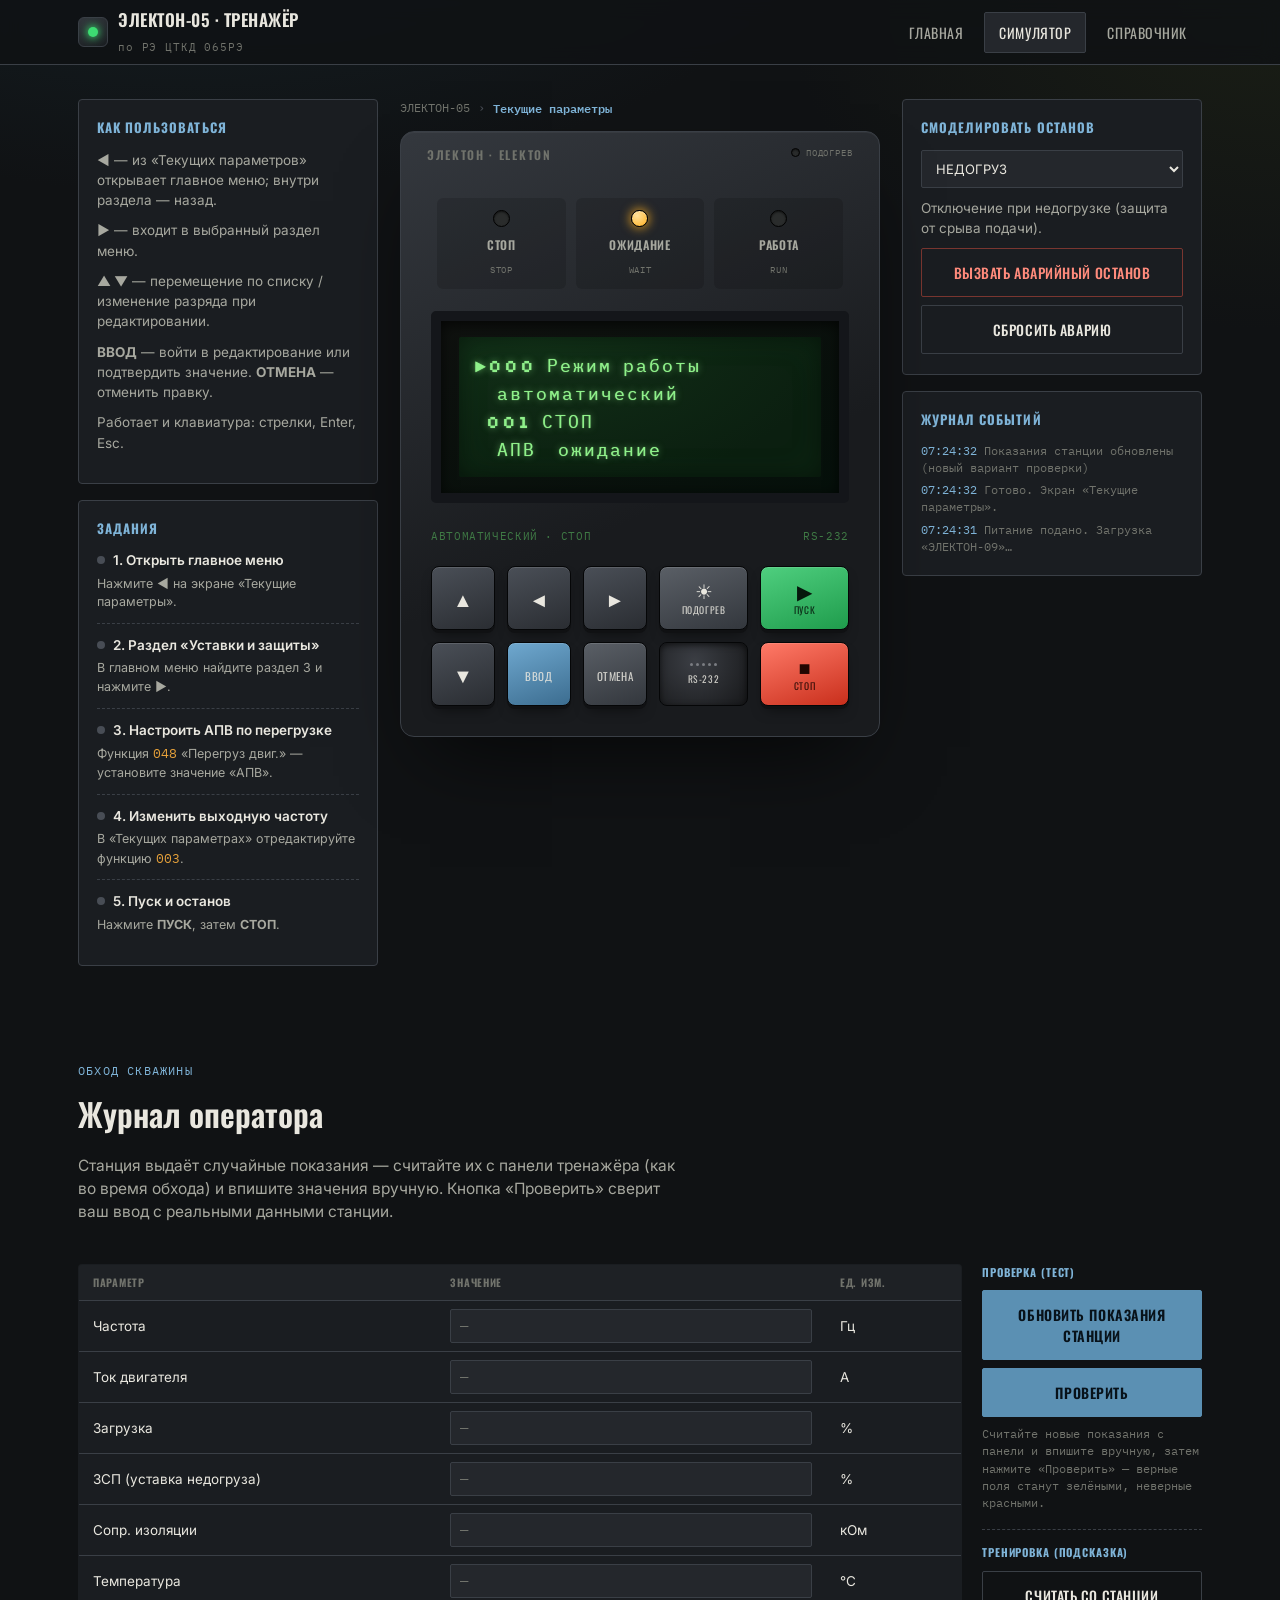
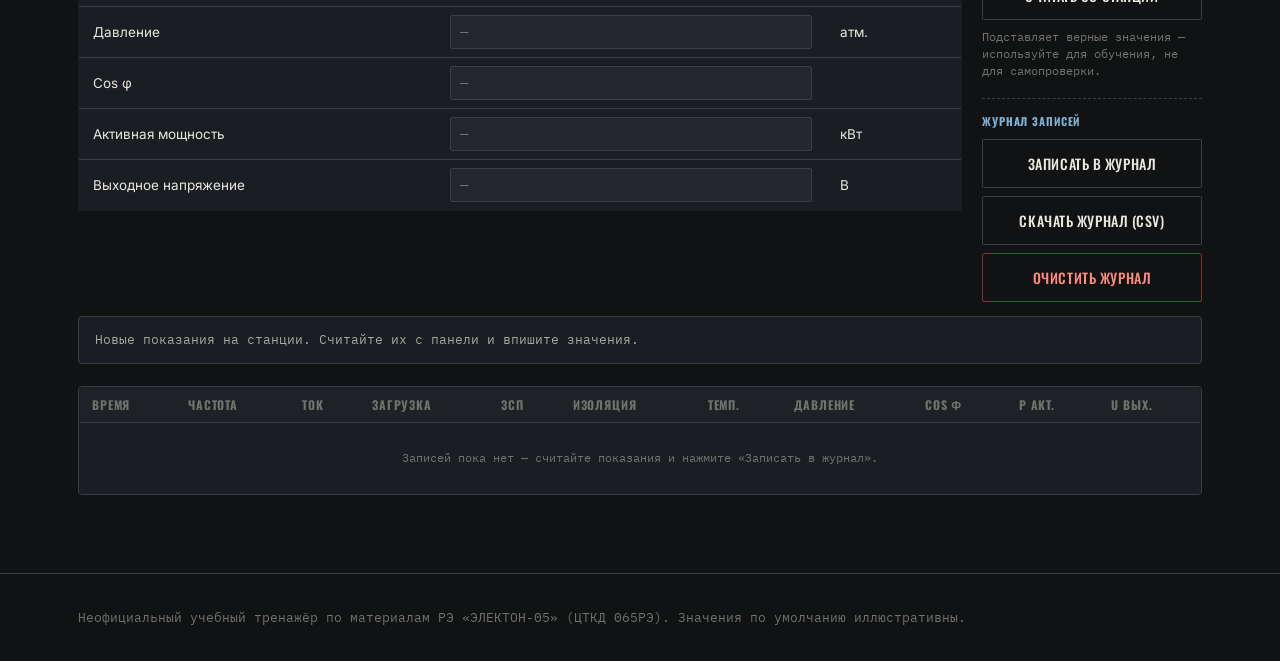
==== commit 57ec9fcd: "Add files via upload" ====
--- a/simulator.html
+++ b/simulator.html
@@ -92,9 +92,9 @@
 
             <div class="key" id="k-down"><span class="arrow">▼</span></div>
             <div class="key key-enter" id="k-enter"><span class="lbl" style="font-size:11px;">ВВОД</span></div>
+            <div class="key key-esc" id="k-esc"><span class="lbl" style="font-size:11px;">ОТМЕНА</span></div>
             <div class="key key-port"><div class="dots"><i></i><i></i><i></i><i></i><i></i></div><div class="lbl">RS-232</div></div>
             <div class="key key-stop" id="k-stop"><span class="arrow">■</span><span class="lbl">Стоп</span></div>
-            <div class="key key-esc" id="k-esc"><span class="lbl" style="font-size:11px;">ОТМЕНА</span></div>
           </div>
         </div>
       </div>
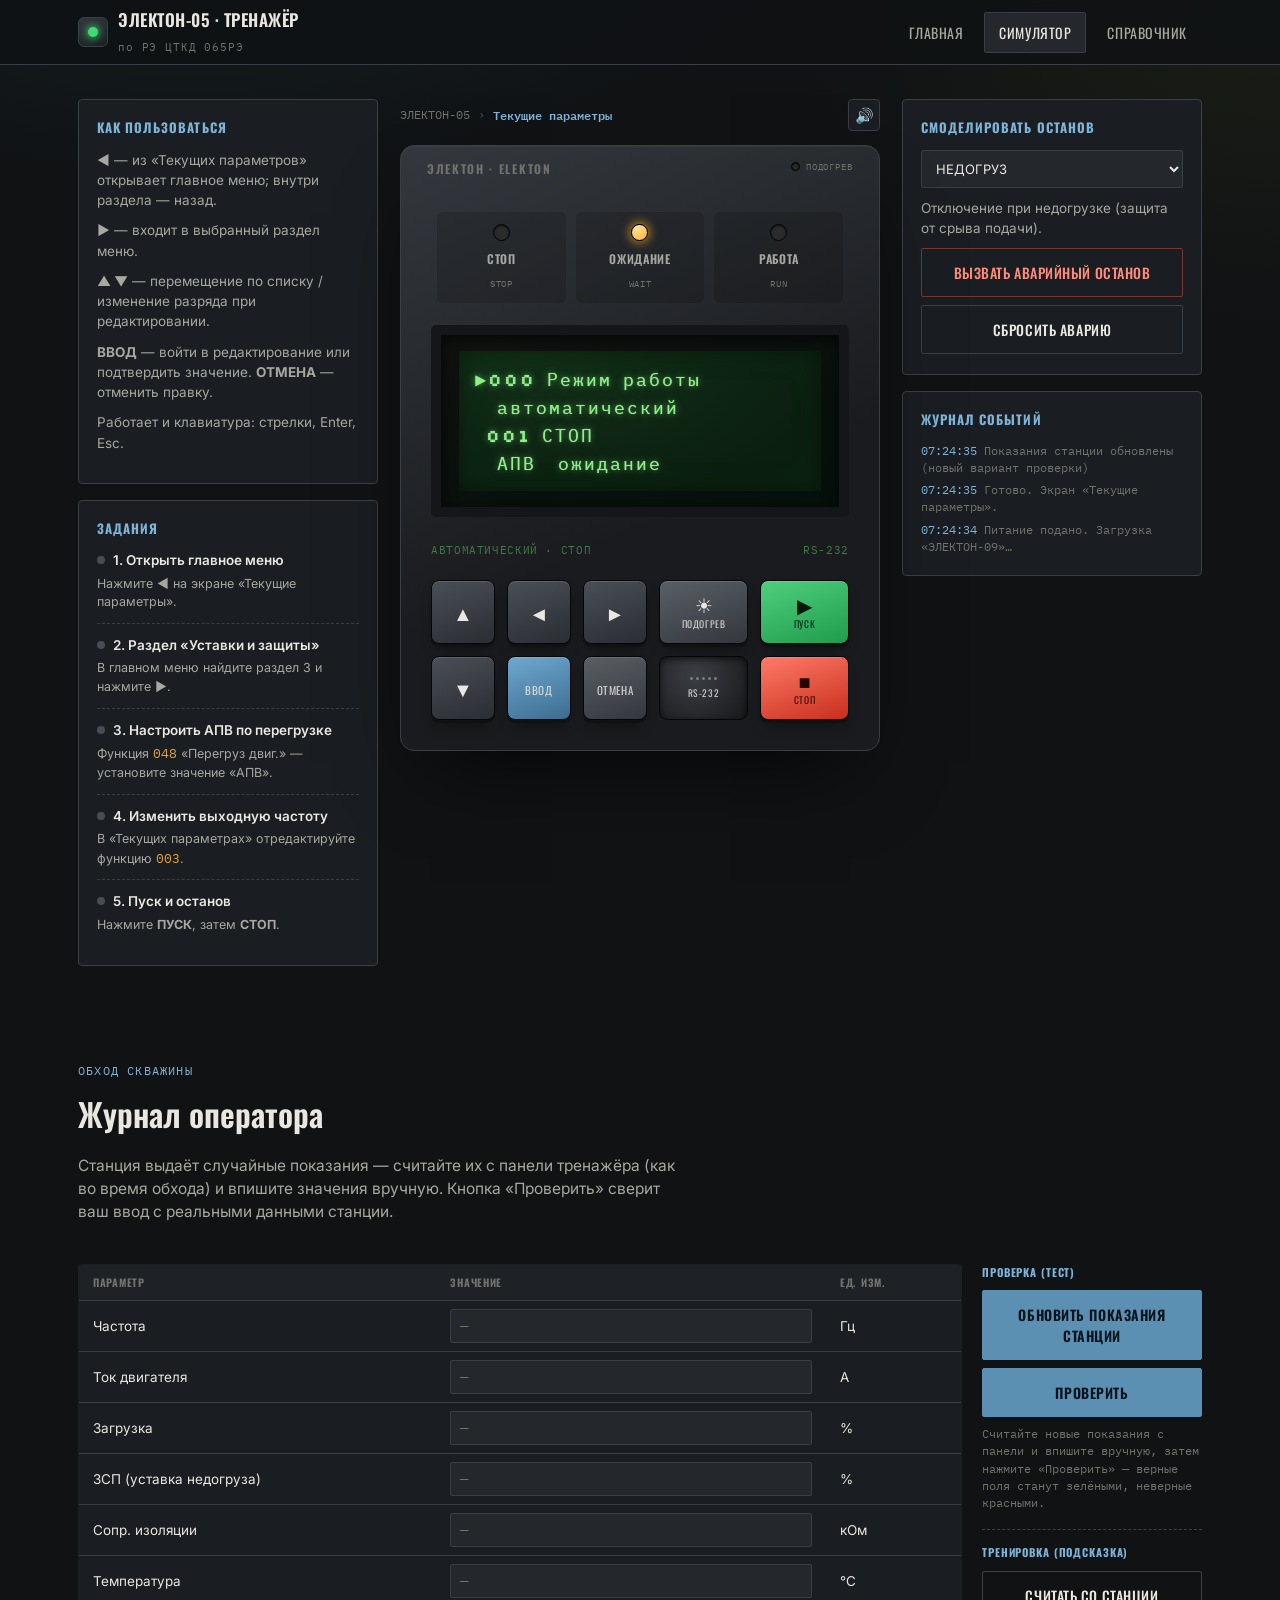
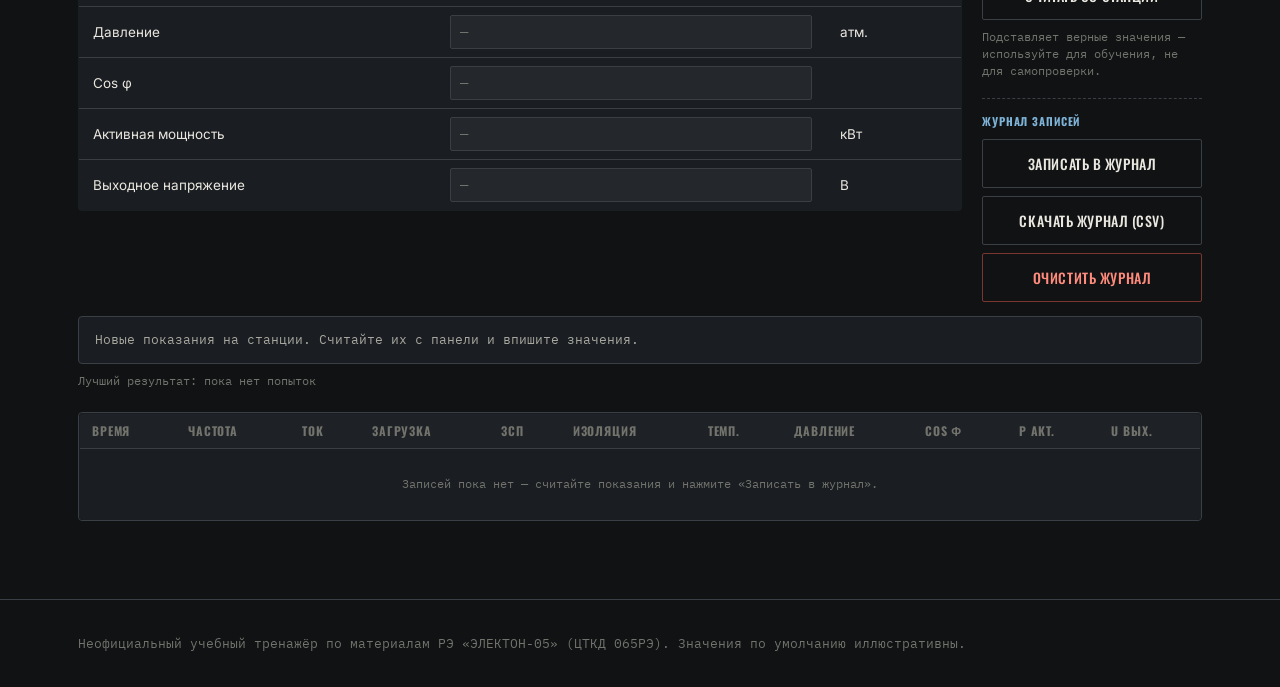
==== commit 62f27d1e: "Add files via upload" ====
--- a/simulator.html
+++ b/simulator.html
@@ -67,7 +67,10 @@
 
     <!-- CENTER: panel -->
     <div>
-      <div class="crumb" id="crumb"></div>
+      <div class="crumb-row">
+        <div class="crumb" id="crumb"></div>
+        <button class="sound-toggle" id="sound-toggle" title="Звук клавиш">🔊</button>
+      </div>
 
       <div class="unit">
         <div class="heat-indicator"><div class="led" id="heat-led"></div>ПОДОГРЕВ</div>
@@ -159,6 +162,7 @@
     </div>
 
     <div class="journal-score" id="journal-score"></div>
+    <div class="journal-best" id="journal-best"></div>
 
     <div class="journal-history-wrap">
       <table class="journal-table">
@@ -184,6 +188,7 @@
 </footer>
 
 <script src="data.js"></script>
+<script src="storage.js"></script>
 <script src="simulator.js"></script>
 <script src="journal.js"></script>
 </body>
--- a/sim.css
+++ b/sim.css
@@ -54,12 +54,24 @@
 .btn-danger:hover{background:rgba(255,68,51,.1); border-color:var(--led-red);}
 
 /* ---- breadcrumb ---- */
+.crumb-row{
+  display:flex; align-items:center; justify-content:space-between; gap:12px;
+  margin-bottom:14px;
+}
 .crumb{
   font-family:'IBM Plex Mono',monospace; font-size:12px; color:var(--ink-faint);
-  margin-bottom:14px; display:flex; gap:8px; align-items:center; flex-wrap:wrap;
+  display:flex; gap:8px; align-items:center; flex-wrap:wrap;
 }
 .crumb b{color:var(--accent-bright); font-weight:600;}
 .crumb .sep{color:var(--steel-500);}
+
+.sound-toggle{
+  flex:none; width:32px; height:32px; border-radius:4px;
+  background:var(--steel-800); border:1px solid var(--steel-line); color:var(--ink);
+  font-size:15px; cursor:pointer; display:flex; align-items:center; justify-content:center;
+  transition:border-color .15s, background .15s;
+}
+.sound-toggle:hover{border-color:var(--accent);}
 
 /* ---- physical unit ---- */
 .unit{
@@ -228,6 +240,10 @@
 .journal-score.ok{border-color:var(--led-green); color:var(--led-green); background:rgba(61,220,114,.08);}
 .journal-score.bad{border-color:var(--led-red); color:#ff8b7c; background:rgba(255,68,51,.08);}
 
+.journal-best{
+  margin-top:8px; font-family:'IBM Plex Mono',monospace; font-size:12px; color:var(--ink-faint);
+}
+
 .journal-history-wrap{
   margin-top:22px; overflow-x:auto; border:1px solid var(--steel-line); border-radius:4px;
 }
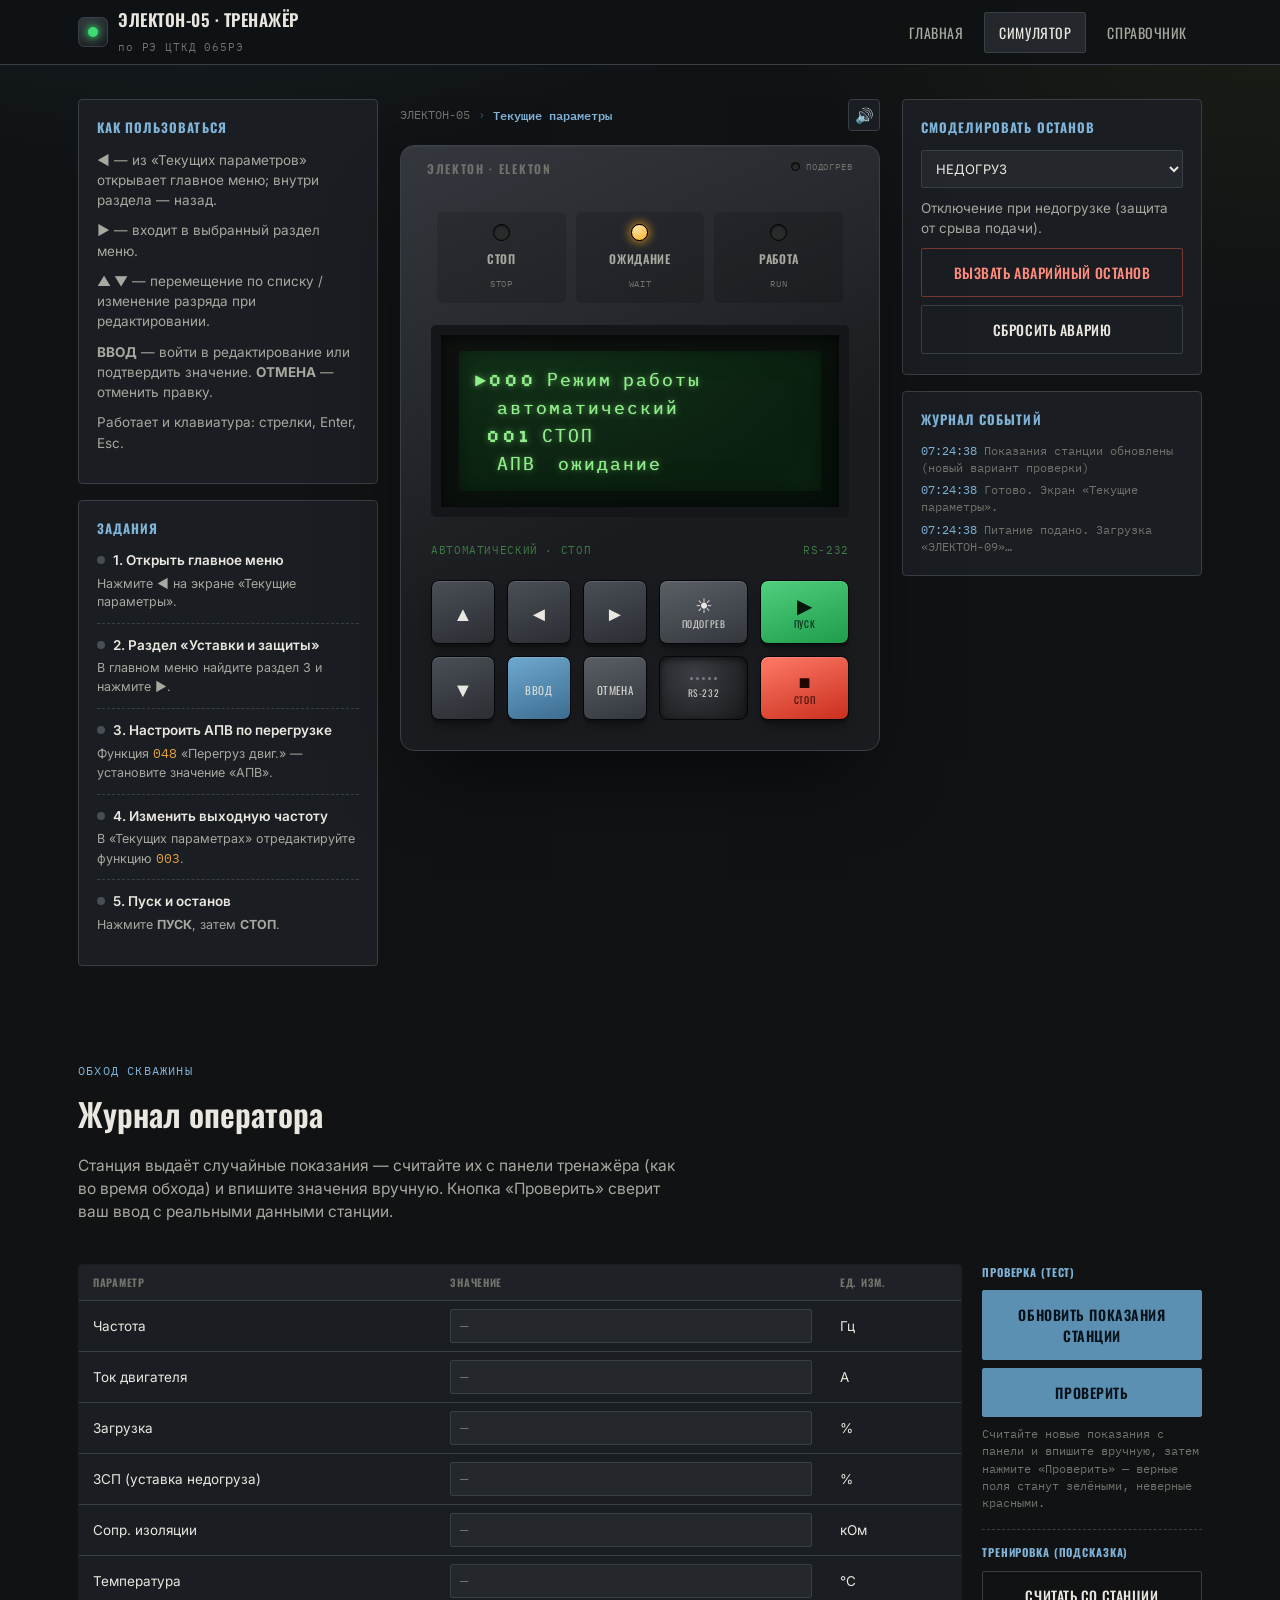
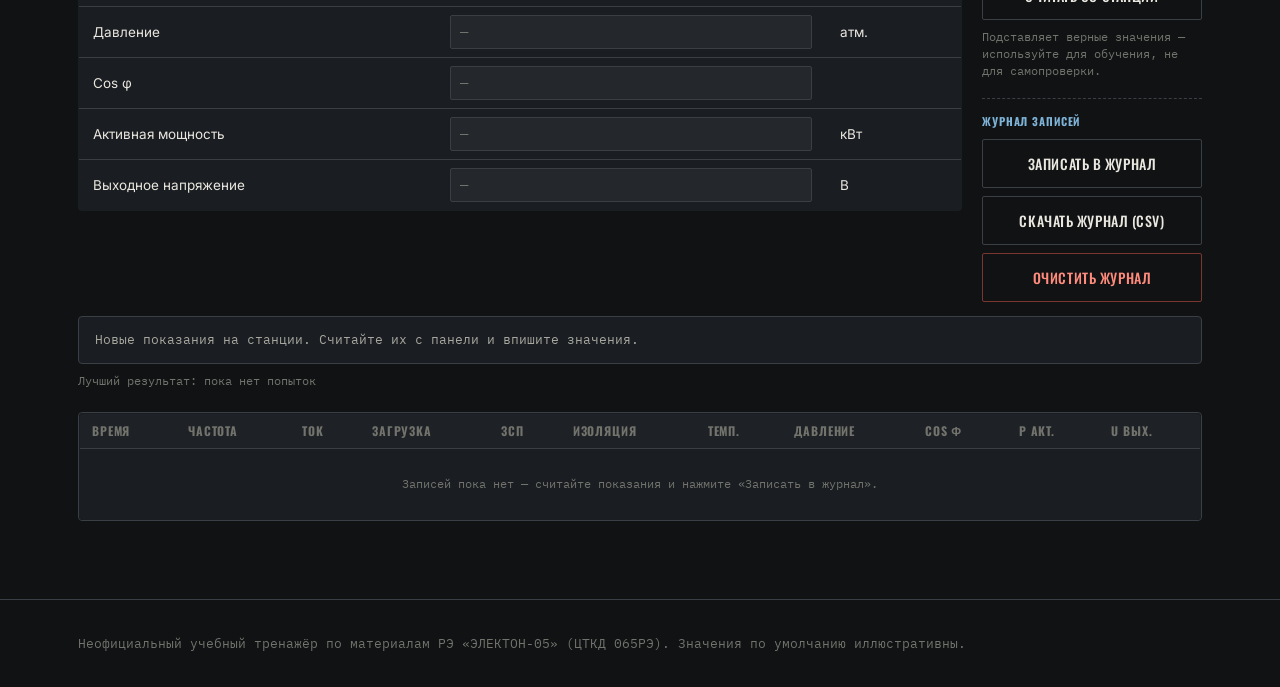
==== commit 69db7a24: "Add files via upload" ====
--- a/simulator.html
+++ b/simulator.html
@@ -179,6 +179,26 @@
   </div>
 </section>
 
+<section class="section journal-section" id="techtask-panel" style="display:none;">
+  <div class="container">
+    <div class="section-head">
+      <p class="section-eyebrow">Диспетчерская связь</p>
+      <h2>Задание технолога</h2>
+      <p class="desc">Журнал принят. Технолог просит внести изменения на станции — найдите нужные
+      функции через меню, установите указанные значения (клавиша ВВОД, затем ◄►▲▼) и нажмите «Проверить изменения».</p>
+    </div>
+
+    <ol class="techtask-list" id="techtask-list"></ol>
+
+    <div class="hero-ctas" style="margin-top:20px; margin-bottom:0;">
+      <button class="btn btn-primary" id="btn-techtask-check">Проверить изменения</button>
+      <button class="btn btn-ghost" id="btn-techtask-new">Новое задание</button>
+    </div>
+
+    <div class="journal-score" id="techtask-result" style="margin-top:16px;"></div>
+  </div>
+</section>
+
 <div class="toast" id="toast"></div>
 
 <footer>
@@ -191,5 +211,6 @@
 <script src="storage.js"></script>
 <script src="simulator.js"></script>
 <script src="journal.js"></script>
+<script src="techtask.js"></script>
 </body>
 </html>
--- a/sim.css
+++ b/sim.css
@@ -254,6 +254,20 @@
   white-space:normal !important;
 }
 
+/* ---- задание технолога ---- */
+.techtask-list{list-style:none; padding:0; margin:0; display:flex; flex-direction:column; gap:10px;}
+.techtask-item{
+  background:var(--steel-800); border:1px solid var(--steel-line); border-radius:4px;
+  padding:13px 16px; font-size:13.5px; line-height:1.6; color:var(--ink-dim);
+}
+.techtask-item.tt-ok{border-color:var(--led-green); background:rgba(61,220,114,.08); color:var(--ink);}
+.techtask-item.tt-bad{border-color:var(--led-red); background:rgba(255,68,51,.08); color:var(--ink);}
+.tt-mark{font-weight:700; margin-right:4px;}
+.tt-code{font-family:'IBM Plex Mono',monospace; color:var(--amber); font-weight:600;}
+.tt-where{color:var(--ink-faint); font-size:12px;}
+.tt-target{color:var(--accent-bright);}
+.tt-current{font-family:'IBM Plex Mono',monospace; color:var(--ink-dim);}
+
 /* toast */
 .toast{
   position:fixed; left:50%; bottom:28px; transform:translateX(-50%) translateY(20px);
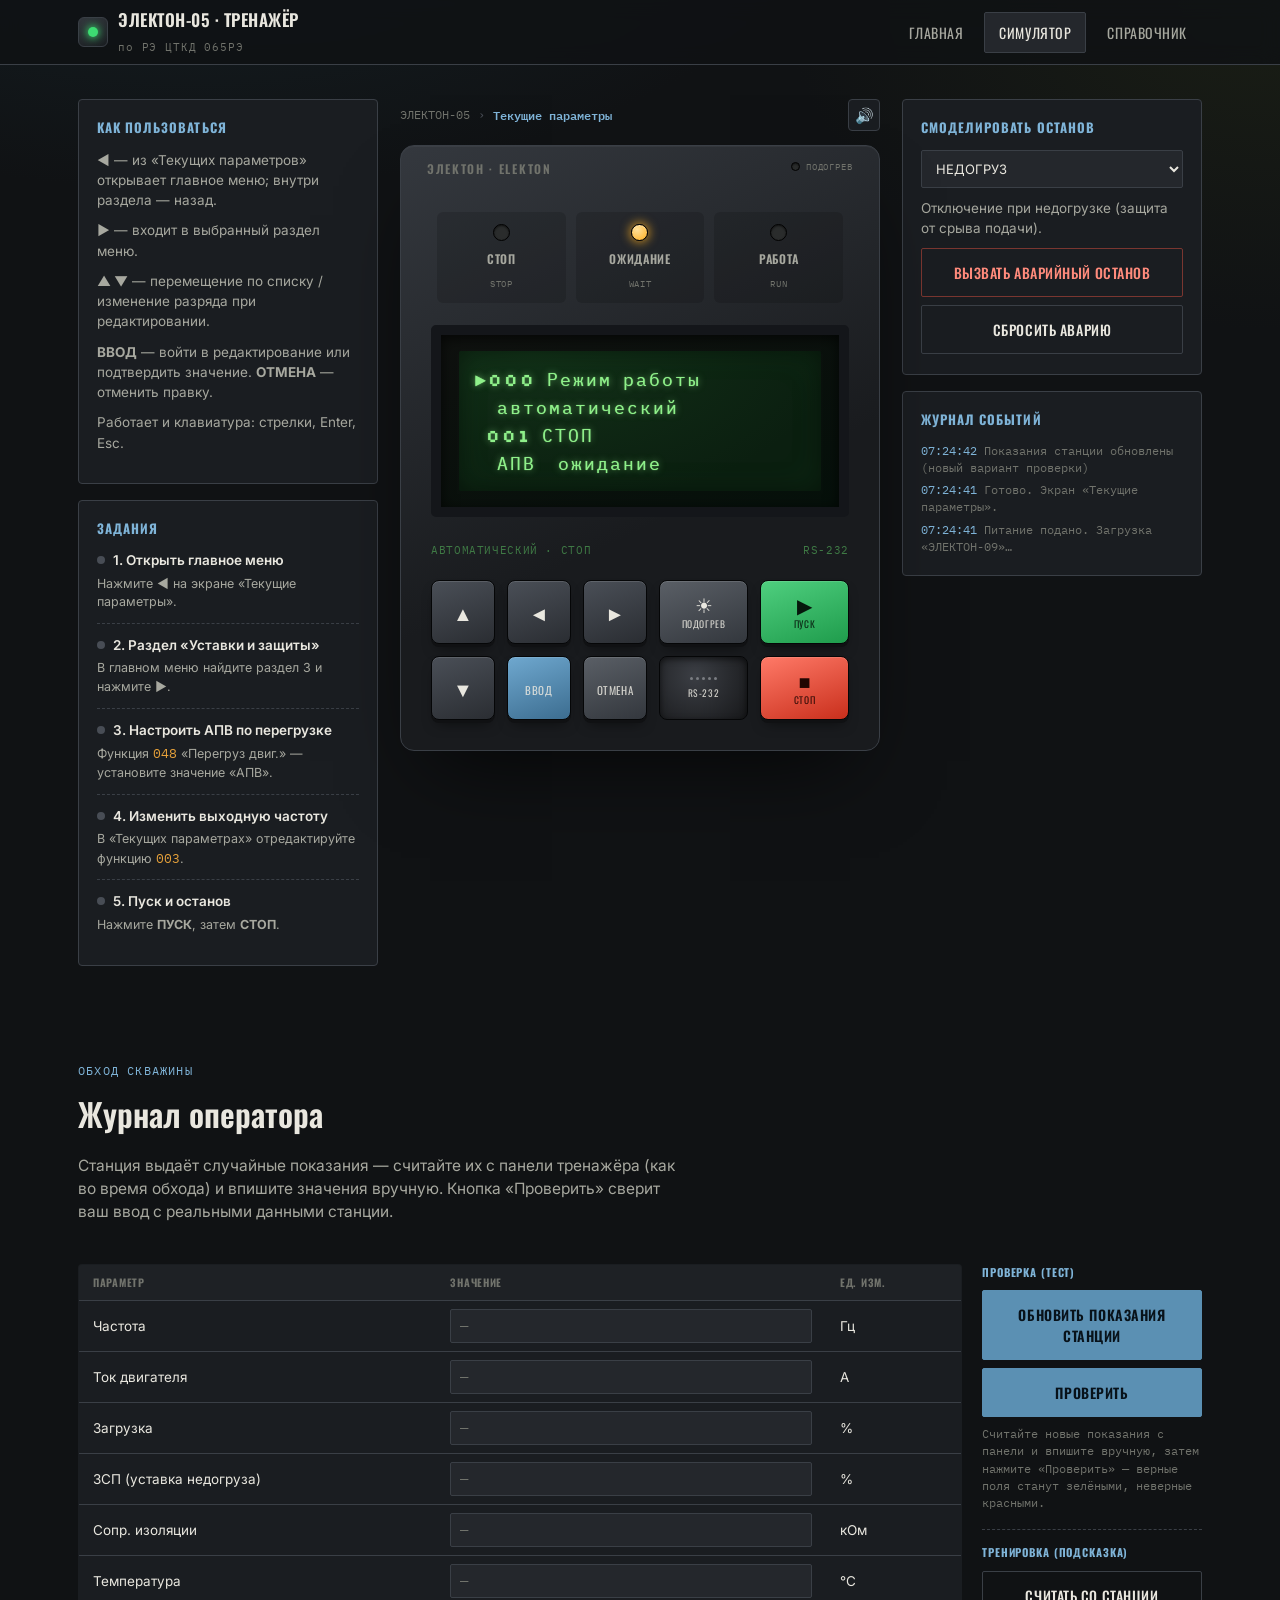
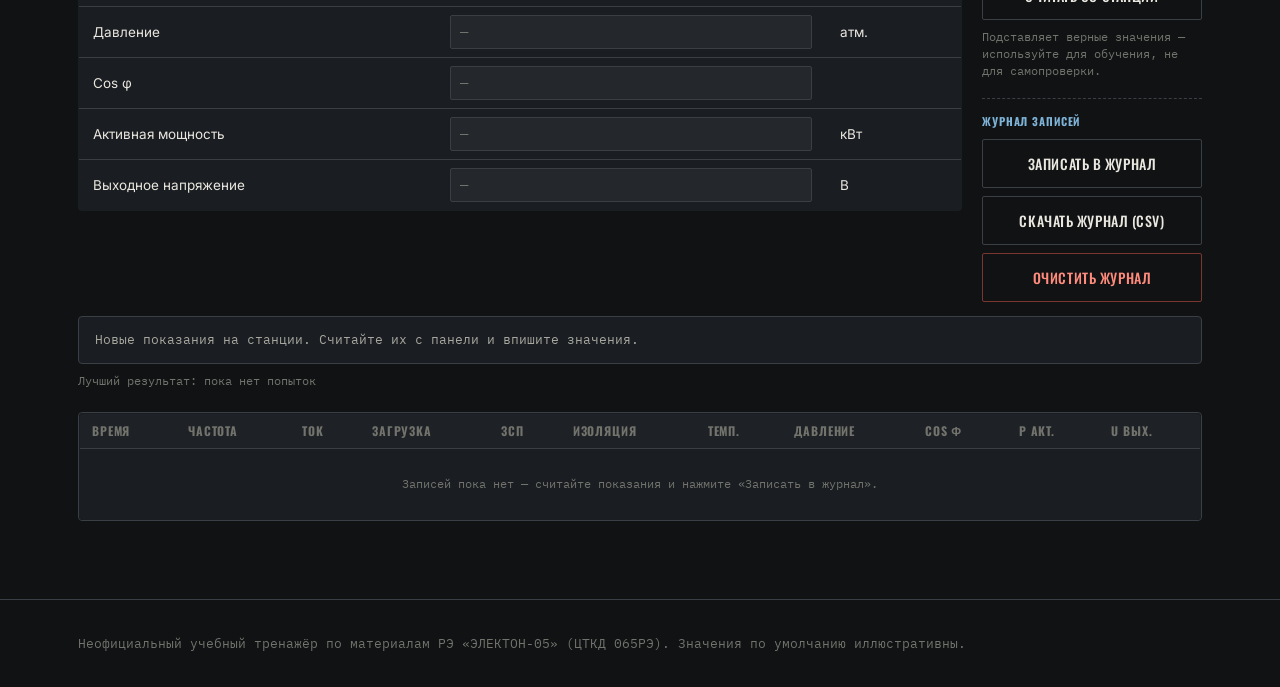
==== commit c894ec6b: "Add files via upload" ====
--- a/simulator.html
+++ b/simulator.html
@@ -192,6 +192,7 @@
 
     <div class="hero-ctas" style="margin-top:20px; margin-bottom:0;">
       <button class="btn btn-primary" id="btn-techtask-check">Проверить изменения</button>
+      <button class="btn btn-ghost" id="btn-techtask-hint">Показать подсказку</button>
       <button class="btn btn-ghost" id="btn-techtask-new">Новое задание</button>
     </div>
 
--- a/sim.css
+++ b/sim.css
@@ -264,9 +264,17 @@
 .techtask-item.tt-bad{border-color:var(--led-red); background:rgba(255,68,51,.08); color:var(--ink);}
 .tt-mark{font-weight:700; margin-right:4px;}
 .tt-code{font-family:'IBM Plex Mono',monospace; color:var(--amber); font-weight:600;}
-.tt-where{color:var(--ink-faint); font-size:12px;}
 .tt-target{color:var(--accent-bright);}
 .tt-current{font-family:'IBM Plex Mono',monospace; color:var(--ink-dim);}
+
+.tt-hint{
+  display:inline-block; font-size:12px; color:var(--ink-faint);
+  visibility:hidden; opacity:0; max-width:0; overflow:hidden; white-space:nowrap;
+  transition:opacity .15s;
+}
+.techtask-list.hints-visible .tt-hint{
+  visibility:visible; opacity:1; max-width:none; overflow:visible;
+}
 
 /* toast */
 .toast{
